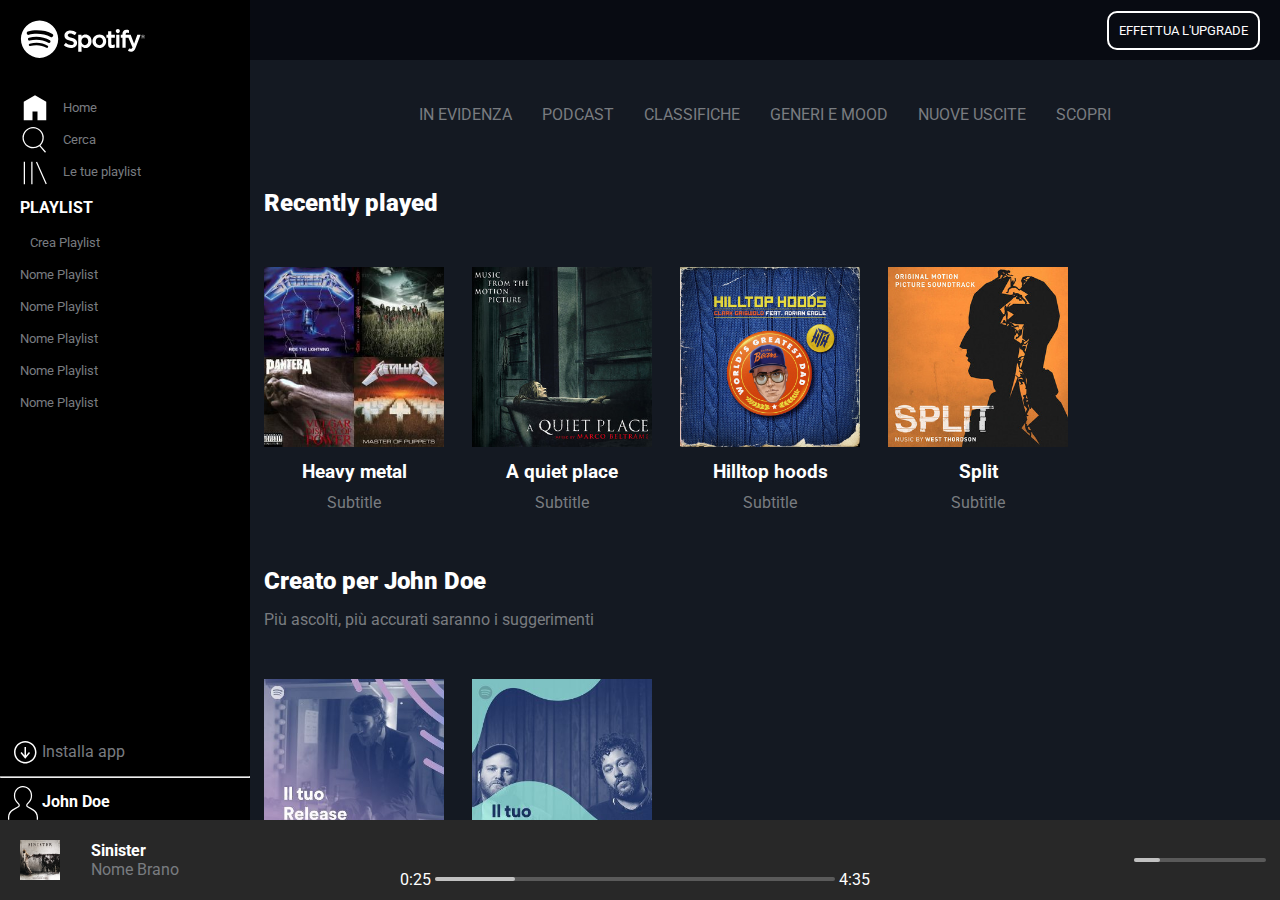
==== Bonus/index.html @ a59a0b9b "Inizio parte Bonus" ====
<!DOCTYPE html>
<html lang="it">
  <head>
    <meta charset="UTF-8">
    <meta name="viewport" content="width=device-width, initial-scale=1.0">
    <meta http-equiv="X-UA-Compatible" content="ie=edge">
    <title>SpotifyWeb Clone</title>
    <link rel="stylesheet" href="https://cdnjs.cloudflare.com/ajax/libs/font-awesome/5.15.1/css/all.min.css" integrity="sha512-+4zCK9k+qNFUR5X+cKL9EIR+ZOhtIloNl9GIKS57V1MyNsYpYcUrUeQc9vNfzsWfV28IaLL3i96P9sdNyeRssA==" crossorigin="anonymous" />
    <link href="https://fonts.googleapis.com/css2?family=Roboto:wght@400;500;700;900&display=swap" rel="stylesheet">
    <link rel="stylesheet" href="css/style.css">
  </head>
  <body>
    <div class="wrapper d-flex flex-dir-col">
      <main id="site-content" class="d-flex flex-dir-row">
        <aside class="main-menu d-flex flex-dir-col">
          <div class="logo-box p-20">
            <img id="logo-lg" src="../img/logo.svg" alt="spotify logo">
            <img id="logo-xs" src="../img/logo-small.svg" alt="spotify logo">
          </div>
          <!-- /.logo-box -->

          <div class="top-menu mt-10">
            <ul>
              <li class="pl-20">
                <a href="#">
                  <img src="../img/home.svg" alt="home"> <span>Home</span>
                </a>
              </li>
              <li class="pl-20">
                <a href="#">
                  <img src="../img/search.svg" alt="search"> <span>Cerca</span>
                </a>
              </li>
              <li class="pl-20">
                <a href="#">
                  <img src="../img/libreria.svg" alt="libreria"> <span>Le tue playlist</span>
                </a>
              </li>
            </ul>
          </div>
          <!-- /.top-menu -->

          <div class="playlist-menu mt-10 d-flex flex-dir-col">
            <h4 class="pl-20">PLAYLIST</h4>
            <ul class="mt-10">
              <li class="pl-20">
                <a href="#">
                  <i class="fas fa-plus-square"></i>
                  <span>Crea Playlist</span>
                </a>
              </li>
              <li class="pl-20"><a href="#">Nome Playlist</a></li>
              <li class="pl-20"><a href="#">Nome Playlist</a></li>
              <li class="pl-20"><a href="#">Nome Playlist</a></li>
              <li class="pl-20"><a href="#">Nome Playlist</a></li>
              <li class="pl-20"><a href="#">Nome Playlist</a></li>
              <li class="pl-20"><a href="#">Nome Playlist</a></li>
              <li class="pl-20"><a href="#">Nome Playlist</a></li>
            </ul>
          </div>
          <!-- /.playlist-menu -->

          <div class="bottom-menu">
            <a href="#">
               <img src="../img/download.svg" alt="download">
               <span>Installa app</span>
            </a>
            <hr>
            <a href="#">
               <img src="../img/profile.svg" alt="profile">
              <span><strong>John Doe</strong></span>
            </a>
          </div>
          <!-- /.bottom-menu -->
        </aside>
        <!-- / .main-menu -->

        <div class="music-section">
          <div class="subscribe-banner">
            <a href="#">EFFETTUA L'UPGRADE</a>
          </div>
          <!-- /.subscribe-banner -->
          <nav id="content-navbar">
            <ul class="d-flex flex-dir-row">
              <li><a href="#">in evidenza</a></li>
              <li><a href="#">podcast</a></li>
              <li><a href="#">classifiche</a></li>
              <li><a href="#">generi e mood</a></li>
              <li><a href="#">nuove uscite</a></li>
              <li><a href="#">scopri</a></li>
            </ul>
          </nav>

          <section id="recently-played">
            <h2>Recently played</h2>
            <div class="albums d-flex flex-dir-row">
              <div class="album">
                <div class="img-box">
                  <div class="overlay"><i class="far fa-play-circle"></i></div>
                  <img src="../img/metal_lifting.jpg" alt="metal lifting album">
                </div>
                <!-- /.img-box -->
                <h3>Heavy metal</h3>
                <p>Subtitle</p>
              </div>
              <!-- /.album -->
              <div class="album">
                <div class="img-box">
                  <div class="overlay"><i class="far fa-play-circle"></i></div>
                  <img src="../img/aquietplace.jpeg" alt="a quiet place album">
                </div>
                <!-- /.img-box -->
                <h3>A quiet place</h3>
                <p>Subtitle</p>
              </div>
              <!-- /.album -->
              <div class="album">
                <div class="img-box">
                  <div class="overlay"><i class="far fa-play-circle"></i></div>
                  <img src="../img/player_left.jpg" alt="Hilltop hoods album">
                </div>
                <!-- /.img-box -->
                <h3>Hilltop hoods</h3>
                <p>Subtitle</p>
              </div>
              <!-- /.album -->
              <div class="album">
                <div class="img-box">
                  <div class="overlay"><i class="far fa-play-circle"></i></div>
                  <img src="../img/split.jpeg" alt="split album">
                </div>
                <!-- /.img-box -->
                <h3>Split</h3>
                <p>Subtitle</p>
              </div>
              <!-- /.album -->
              <div class="album">
                <div class="img-box">
                  <div class="overlay"><i class="far fa-play-circle"></i></div>
                  <img src="../img/cure.jpeg" alt="a cure for wellness album">
                </div>
                <!-- /.img-box -->
                <h3>A cure for wellness</h3>
                <p>Subtitle</p>
              </div>
              <!-- /.album -->
              <div class="album">
                <div class="img-box">
                  <div class="overlay"><i class="far fa-play-circle"></i></div>
                  <img src="../img/sinister.jpeg" alt="sinister album">
                </div>
                <!-- /.img-box -->
                <h3>Sinister</h3>
                <p>Subtitle</p>
              </div>
              <!-- /.album -->
            </div>
          </section>
          <!-- /#recently-played section -->

          <section id="created-for">
            <h2>Creato per John Doe</h2>
            <p>Più ascolti, più accurati saranno i suggerimenti</p>
            <div class="albums d-flex flex-dir-row">
              <div class="album">
                <div class="img-box">
                  <div class="overlay"><i class="far fa-play-circle"></i></div>
                  <img src="../img/radar.jpeg" alt="release radar">
                </div>
                <!-- /.img-box -->
                <h3>Release Radar</h3>
              </div>
              <!-- /.album -->
              <div class="album">
                <div class="img-box">
                  <div class="overlay"><i class="far fa-play-circle"></i></div>
                  <img src="../img/mixdaily.jpeg" alt="daily mix">
                </div>
                <!-- /.img-box -->
                <h3>Daily Mix 1</h3>
              </div>
              <!-- /.album -->
            </div>
          </section>
          <!-- /#created-for section -->

          <section id="popular">
            <h2>Artisti più popolari</h2>
            <p>Più ascolti, più accurati saranno i suggerimenti</p>
            <div class="albums d-flex flex-dir-row">
              <div class="album">
                <div class="img-box">
                  <div class="overlay"><i class="far fa-play-circle"></i></div>
                  <img src="../img/youg.jpeg" alt="youg artist">
                </div>
                <!-- /.img-box -->
                <h3>Youg</h3>
              </div>
              <!-- /.album -->
              <div class="album">
                <div class="img-box">
                  <div class="overlay"><i class="far fa-play-circle"></i></div>
                  <img src="../img/einaudi.jpeg" alt="artist einaudi">
                </div>
                <!-- /.img-box -->
                <h3>Einaudi</h3>
              </div>
              <!-- /.album -->
            </div>
          </section>
          <!-- /#popular section -->
        </div>
        <!-- /.music-section -->
      </main>
      <!-- /#site-content -->

      <footer id="site-footer">
        <div class="player d-flex flex-dir-row">
          <div class="player-left d-flex flex-dir-row">
            <img src="../img/sinister.jpeg" alt="album split">
            <div class="song-description">
              <strong>Sinister</strong>
              <p>Nome Brano</p>
            </div>
            <!-- /.song-description -->
            <i class="far fa-heart"></i>
            <i class="far fa-folder"></i>
          </div>
          <!-- /.player-left -->
          <div class="player-middle d-flex flex-dir-col">
              <div class="player-icons">
                <i class="fas fa-random"></i>
                <i class="fas fa-step-backward"></i>
                <i class="far fa-play-circle"></i>
                <i class="fas fa-step-forward"></i>
                <i class="fas fa-redo-alt"></i>
              </div>

              <div class="slider d-flex flex-dir-row">
                <span>0:25</span>
                <div class="fake-slider"> <div class="slider-thumb"></div> </div>
                <span>4:35</span>
              </div>
          </div>
          <!-- /.player-middle -->
          <div class="player-right d-flex flex-dir-row">
            <i class="fas fa-list"></i>
            <i class="fas fa-desktop"></i>
            <i class="fas fa-volume-up"></i>
            <div class="fake-slider"> <div class="slider-thumb"></div> </div>
          </div>
          <!-- /.player-right -->
        </div>
      </footer>
      <!-- /#site-footer -->
    </div>
    <!-- /.wrap d-flex flex-dir-col -->
  </body>
</html>
---- Bonus/css/style.css ----
*{
  margin: 0;
  padding: 0;
  box-sizing: border-box;
}
/* Typo */
h2{
  margin-left: 14px;
  font-weight: 900;
}

h3{
  padding: 10px 0;
}

p{
  color: #797c80;
}
/* END Typo */

/* General */
body{
  font-family: 'Roboto', sans-serif;
  color: white;
  background-color: black;
}

ul li{
  list-style: none;
}

ul li a, a{
  text-decoration: none;
  color: #797c80;
}

section{
  padding-top: 50px;
}
/* END General */

/* Utility */
.d-flex{
  display: flex;
}

.flex-dir-col{
  flex-direction: column;
}

.flex-dir-row{
  flex-direction: row;
}

.mt-10{
  margin-top: 10px;
}

.p-20{
  padding: 20px;
}
.pl-20{
  padding-left: 20px;
}
/* END Utility */

.wrapper{
  height: 100vh;
  justify-content: space-between;
}

#site-content{
  height: calc(100% - 80px); /* 80px altezza del footer */
  align-items: stretch;
}

/* main-menu */
.main-menu{
  width: 250px;
  background-color: black;
}

#logo-lg{
  width: 60%;
}

#logo-xs{
  display: none;
}

.main-menu ul li:hover{
  border-left: 2px solid #adff2f;
}

.main-menu ul li,
.main-menu ul li a{
  line-height: 2rem;
  font-size: 0.8rem;
}

.main-menu ul li a{
  display: block;
  width: 100%;
}
.main-menu ul li a:hover{
  color: white;
}

.main-menu ul li i{
  font-size: 1.5rem;
  vertical-align: middle;
}

.main-menu ul li img,
.bottom-menu img{
  width: 30px;
  vertical-align: middle;
}

.main-menu ul li span{
  font-size: 0.8rem;
  margin-left: 10px;
}

.playlist-menu{
  /* display: flex;
  flex-direction: column; */
  min-height: 100px;
  max-height: 220px;
  flex: 1 1 auto;
}
.playlist-menu ul{
  min-height: 90px;
  max-height: 200px;
  flex: 1 1 auto;
  overflow-y: scroll;
}

.bottom-menu{
  margin-top: auto;
}
.bottom-menu a{
  margin-left: 8px;
}
.bottom-menu a:last-child{
  color: white;
}
.bottom-menu a:hover{
  color: white;
}
.bottom-menu hr{
  margin: 8px 0;
}
/* END main-menu */

.subscribe-banner {
  height: 60px;
  line-height: 60px;
  width: calc(100% - 250px);
  position: fixed;
  top: 0;
  right: 0;
  background-color: #080b12;
  text-align: right;
}
/* Music-section */
.music-section{
  width: calc(100% - 250px);
  margin-top: 60px; /* altezza del subscribe-banner */
  overflow-y: scroll;
  overflow-x: hidden;
  background-color: #141922;
}

/* content-navbar */
#content-navbar{
  padding-top: 30px;
}

#content-navbar ul{
  flex-wrap: wrap;
  justify-content: center;
}

#content-navbar ul li a{
  padding: 15px;
  display: inline-block;
  text-transform: uppercase;
  position: relative;
}

#content-navbar ul li a:hover{
  color: white;
}

#content-navbar ul li a:hover:after {
  position:absolute;
  bottom: 0;
  left: 30%;
  right: 30%;
  content: '';
  height: 2px;
  background-color: #adff2f;
  display:block;
}
/* END content-navbar */

.subscribe-banner a{
  color: white;
  text-decoration: none;
  border: 2px solid white;
  border-radius: 10px;
  padding: 10px;
  margin-right: 20px;
  font-size: 0.8rem;
  transition: font-size 0.5s linear;
}
.subscribe-banner a:hover{
  font-size: 1.1rem;
}

.albums{
  padding-top: 20px;
  flex-wrap: wrap;
  /* Bonus album non vanno a capo ma non vengono visualizzati
     quando la finestra si restringe*/
  height: 300px;
  overflow: hidden;
}

.album{
  flex-basis: 180px;
  height: 200px;
  margin: 30px 14px;
  text-align: center;
}
.album img{
  width: 100%;
}

.img-box{
  position: relative;
}

.overlay{
  position: absolute;
  top: 0;
  left: 0;
  color: white;
  background-color: rgba(0, 0, 0, 0.4);
  width: 100%;
  height: 100%;
  font-size: 4.5rem;
  display: none;
}
.overlay i{
  position: absolute;
  top: 50%;
  left: 50%;
  transform: translate(-50%, -50%);
}

.img-box:hover .overlay{
  display: block;
  cursor: pointer;
}

#created-for p, #popular p{
  margin-left: 14px;
  padding-top: 15px;
}

#popular .img-box,
#popular .img-box > img,
#popular .overlay{
  border-radius: 50%;
}

/* footer */
#site-footer{
  height: 80px;
  background-color: #282828;
  z-index: 1;
}

#site-footer i{
  color: #797c80;
}
#site-footer i:hover{
  color: white;
}
.player{
  height: 80px;
  justify-content: space-between;
  align-items: center;
}
.player-left{
  max-width: 220px;
  justify-content: space-between;
  align-items: center;
  margin-left: 20px;
  flex: 1 1 auto;
}
.player-left img{
  width: 40px;
}

.player-middle{
  max-width: 500px;
  align-items: center;
  flex: 1 1 auto;
  margin: 0 10px;
}

.player-icons i{
  padding: 0 14px;
  font-size: 1.1rem;
}
.player-icons i:nth-child(3){
  font-size: 2rem;
  vertical-align: middle;
}

.slider{
  width: 100%;
  align-items: center;
}

.fake-slider{
  width: 80%;
  height: 4px;
  background-color: #5a5a5a;
  border-radius: 20px;
  margin: 4px;
  display: inline-block;
  position: relative;
}
.fake-slider:hover{
  cursor: pointer;
}
.fake-slider::before{
  content: "";
  width: 20%;
  height: 4px;
  background-color: #c1c1c1;
  display: block;
  border-radius: 20px;
  position: absolute;
  left: 0;
}
.fake-slider:hover::before{
  content: "";
  width: 20%;
  height: 4px;
  background-color: #1db954;
  display: block;
  border-radius: 20px;
  position: absolute;
  left: 0;
  cursor: pointer;
}

.slider-thumb{
  width: 15px;
  height: 15px;
  background-color: white;
  display: block;
  border-radius: 50%;
  position: absolute;
  left: 18%;
  bottom: -5px;
  cursor: pointer;
  display: none;
}
.fake-slider:hover .slider-thumb{
  display: block;
}

.player-right{
  max-width: 200px;
  justify-content: space-around;
  flex: 1 1 auto;
  margin: 0 10px;
}
.player-right i{
  margin: 0 10px;
}
/* Media query */
@media screen and (max-height: 400px) {
  .playlist-menu{
    display: none;
  }
}

/* xs media-query */
@media screen and (max-width: 768px) {
  #logo-lg{
    display: none;
  }
  #logo-xs{
    display: inline-block;
    width: 30px;
  }
  .main-menu span{
    display: none;
  }

  .playlist-menu{
    display: none;
  }

  .main-menu .pl-20, .main-menu .p-20{
    padding-left: 0;
    margin: 8px;
  }
  .main-menu{
    width: 50px;
  }
  .subscribe-banner {
    width: calc(100% - 50px);
  }

  .music-section{
    width: calc(100% - 50px);
  }
}
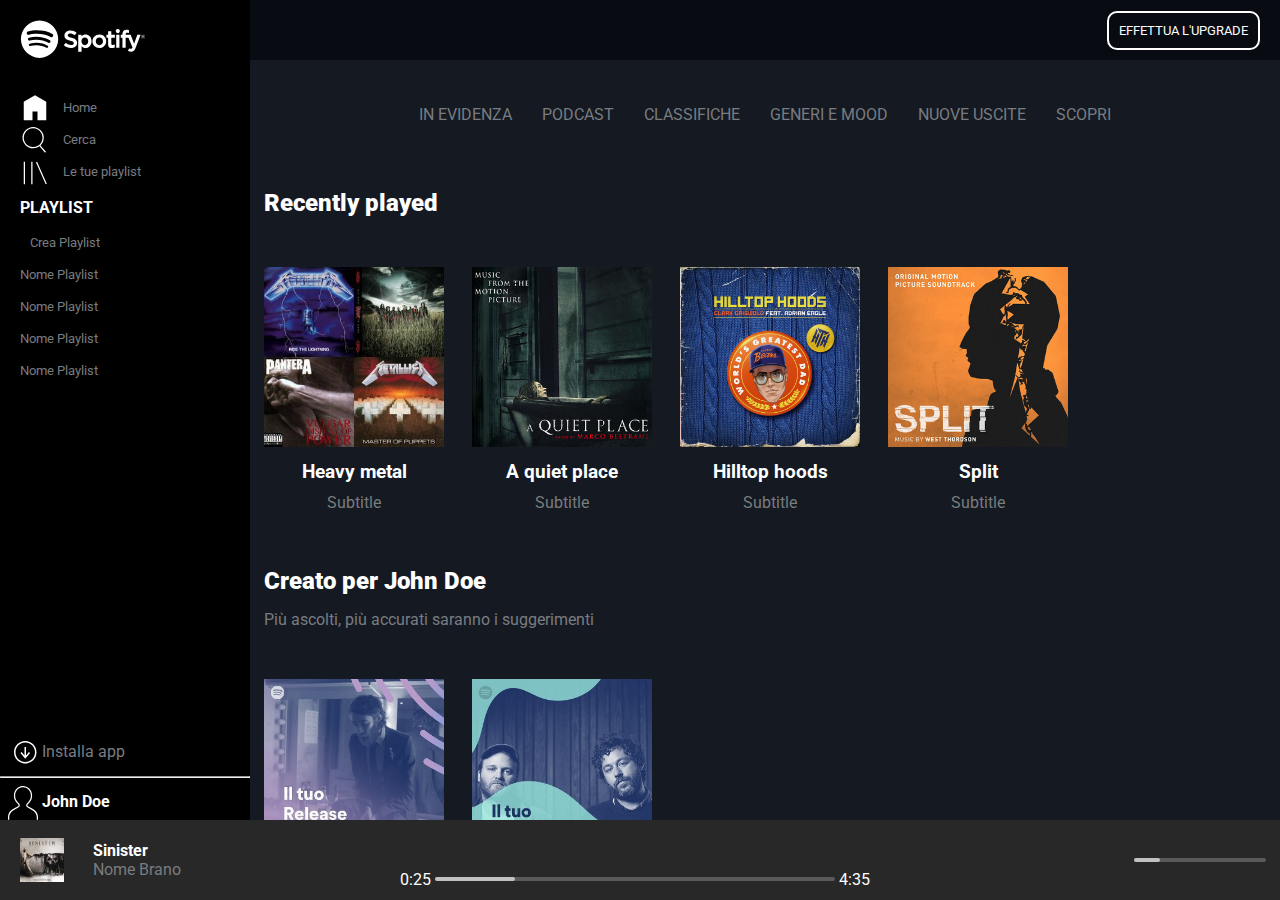
==== commit fd85a60c: "Scrollbar su .playlist-menu ul appare solo quando necessario" ====
--- a/Bonus/index.html
+++ b/Bonus/index.html
@@ -53,9 +53,6 @@
               <li class="pl-20"><a href="#">Nome Playlist</a></li>
               <li class="pl-20"><a href="#">Nome Playlist</a></li>
               <li class="pl-20"><a href="#">Nome Playlist</a></li>
-              <li class="pl-20"><a href="#">Nome Playlist</a></li>
-              <li class="pl-20"><a href="#">Nome Playlist</a></li>
-              <li class="pl-20"><a href="#">Nome Playlist</a></li>
             </ul>
           </div>
           <!-- /.playlist-menu -->
--- a/Bonus/css/style.css
+++ b/Bonus/css/style.css
@@ -130,10 +130,9 @@
   flex: 1 1 auto;
 }
 .playlist-menu ul{
-  min-height: 90px;
-  max-height: 200px;
+  height: 80%;
   flex: 1 1 auto;
-  overflow-y: scroll;
+  overflow-y: auto;
 }
 
 .bottom-menu{
@@ -222,7 +221,7 @@
 .albums{
   padding-top: 20px;
   flex-wrap: wrap;
-  /* Bonus album non vanno a capo ma non vengono visualizzati
+  /* BONUS album non vanno a capo ma non vengono visualizzati
      quando la finestra si restringe*/
   height: 300px;
   overflow: hidden;
@@ -246,7 +245,6 @@
   position: absolute;
   top: 0;
   left: 0;
-  color: white;
   background-color: rgba(0, 0, 0, 0.4);
   width: 100%;
   height: 100%;
@@ -255,11 +253,20 @@
 }
 .overlay i{
   position: absolute;
-  top: 50%;
+  /* START BONUS transizione su hover icona play */
+  bottom: 0;
   left: 50%;
-  transform: translate(-50%, -50%);
-}
-
+  transform: translateX(-50%);
+  color: #797c80;
+  transition: 0.5s linear;
+}
+
+.overlay:hover i{
+  bottom: 30%;
+  color: white;
+  /*transform: translateY(-50%);*/
+}
+/*FINE BONUS*/
 .img-box:hover .overlay{
   display: block;
   cursor: pointer;
@@ -302,7 +309,7 @@
   flex: 1 1 auto;
 }
 .player-left img{
-  width: 40px;
+  width: 20%;
 }
 
 .player-middle{
@@ -392,6 +399,14 @@
   }
 }
 
+/* BONUS altezza 350px bottom-menu della aside non visibile*/
+@media screen and (max-height: 350px) {
+  .bottom-menu{
+    display: none;
+  }
+}
+
+
 /* xs media-query */
 @media screen and (max-width: 768px) {
   #logo-lg{
@@ -424,3 +439,27 @@
     width: calc(100% - 50px);
   }
 }
+
+/* Rimpicciolire le dimensioni dei componenti del footer */
+@media screen and (max-width: 560px) {
+  #site-footer{
+    font-size: 0.5rem;
+  }
+  .player-left{
+    max-width: 100px;
+  }
+  .player-icons i{
+    padding: 0 6px;
+    font-size: 0.5rem;
+  }
+  .player-icons i:nth-child(3){
+    font-size: 1rem;
+  }
+  .player-middle{
+    max-width: 200px;
+  }
+  .player-right{
+    max-width: 100px;
+    margin: 0 2px;
+  }
+}
